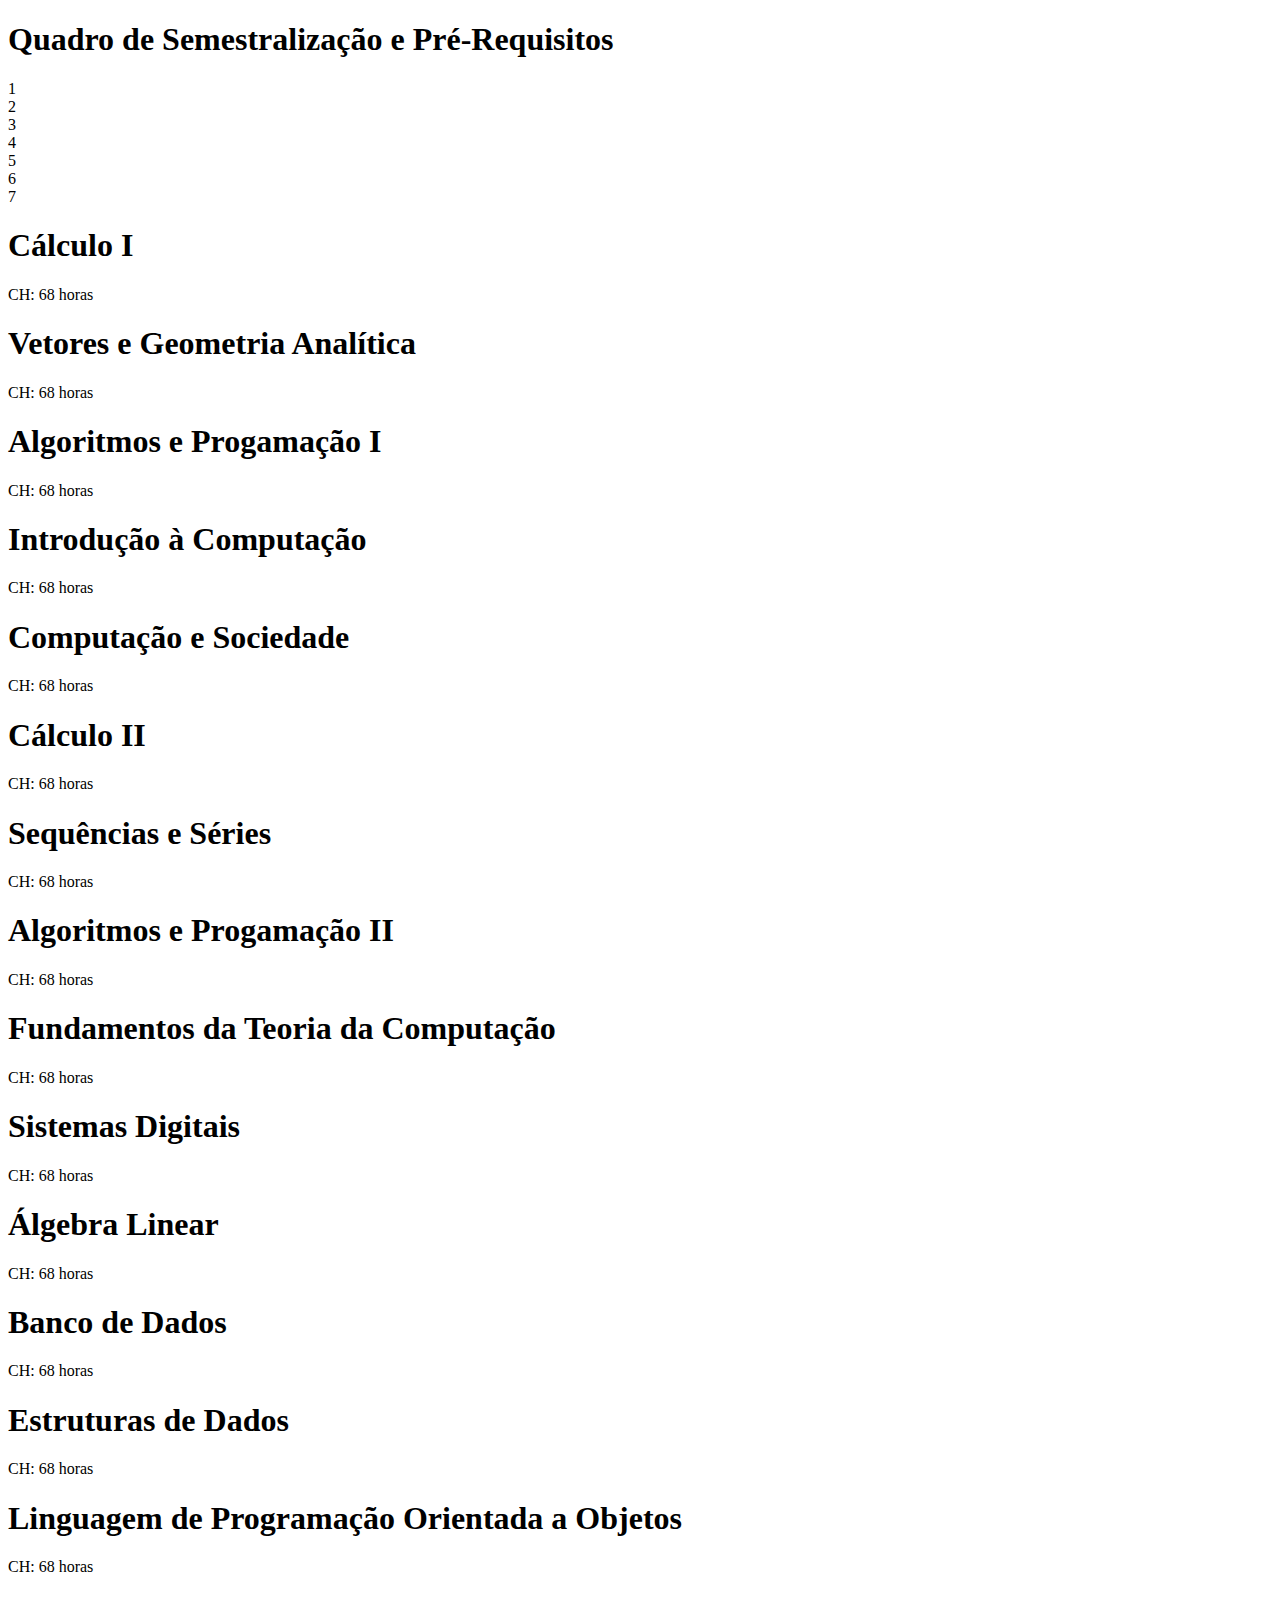
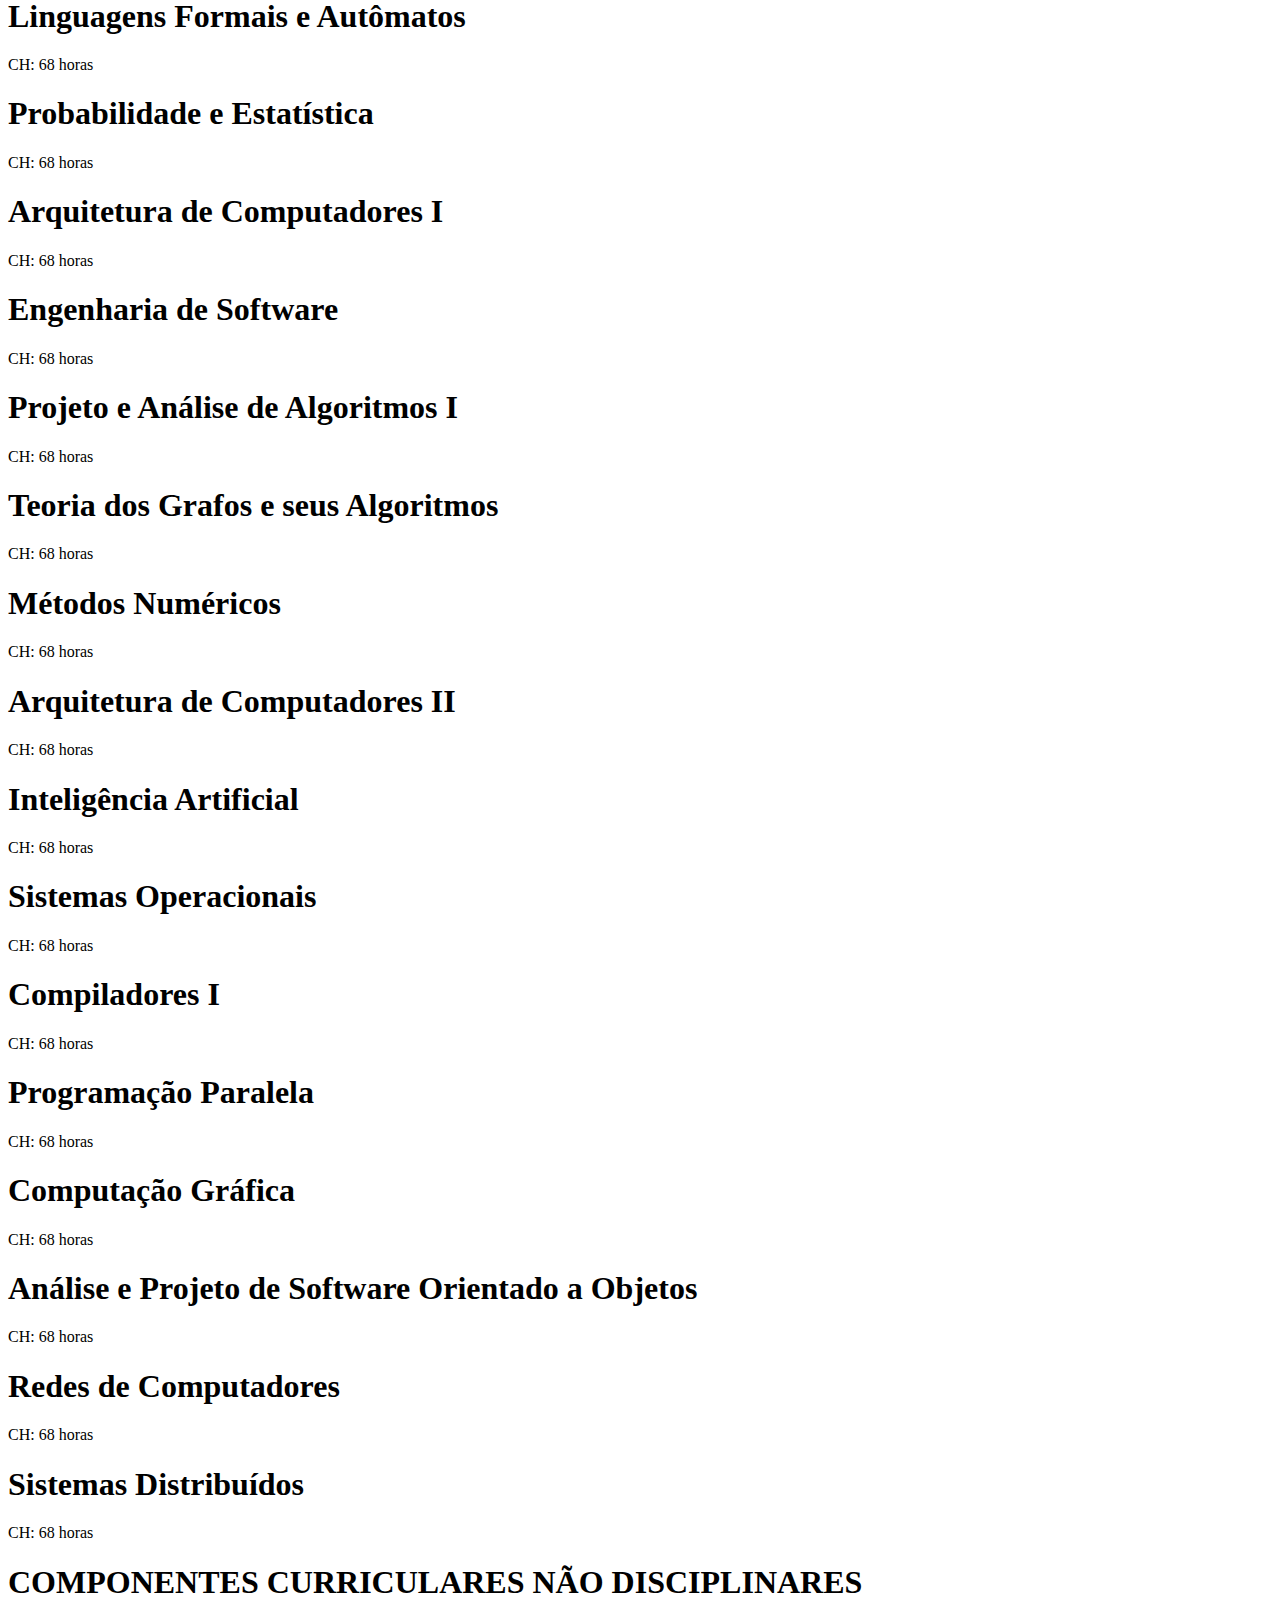
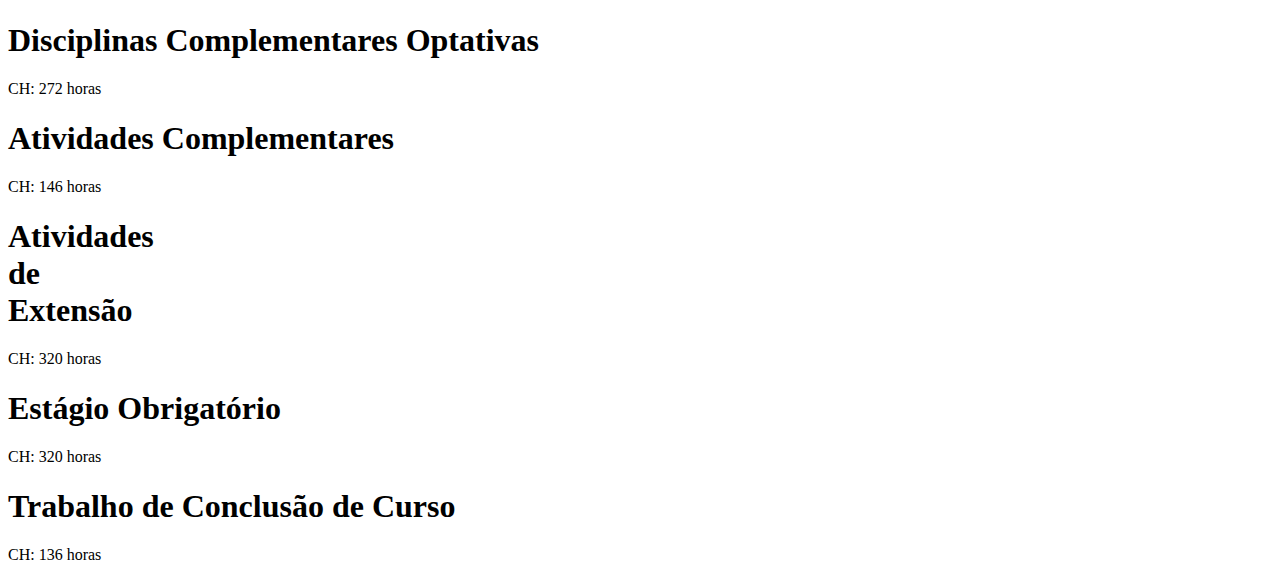
==== index.html @ 4ec1a6d3 "Rename PPC.html to index.html" ====
<!DOCTYPE html>
<html>

    <head>
        <meta charset="utf-8">
        <title>PPC</title>
        <meta name="author" content="Arthur B.">
        <meta name="viewport" content="width=device-width,initial-scale=1">
        <link rel="stylesheet" href="PPC.css">
    </head>
    
    <body>

        <header>
            
            <div class="Header_Content"></div>
            <div class="Header_Content"><h1 class="Titulo">Quadro de Semestralização e Pré-Requisitos</h1></div>
            <div class="Header_Content"id="Options">
                <div></div>
                <div></div>
            </div>
            
        </header>

        <div class="Line"></div>

        <div id="Quadro">

            <div id="Splits">
                <div class="Split">1</div>
                <div class="Split">2</div>
                <div class="Split">3</div>
                <div class="Split">4</div>
                <div class="Split">5</div>
                <div class="Split">6</div>
                <div class="Split">7</div>
            </div>

            <div id="Semestres">

                <div id="Semestre_1" class="Semestre">
                    <div class="Disciplina">
                        <h1>Cálculo I</h1>
                        <p>CH: 68 horas</p>
                    </div>
                    <div class="Disciplina">
                        <h1>Vetores e Geometria Analítica</h1>
                        <p>CH: 68 horas</p>
                    </div>
                    <div class="Disciplina">
                        <h1>Algoritmos e Progamação I</h1>
                        <p>CH: 68 horas</p>
                    </div>
                    <div class="Disciplina">
                        <h1>Introdução à Computação</h1>
                        <p>CH: 68 horas</p>
                    </div>
                    <div class="Disciplina">
                        <h1>Computação e Sociedade</h1>
                        <p>CH: 68 horas</p>
                    </div>
                </div>

                <div id="Semestre_2" class="Semestre">
                    <div class="Disciplina">
                        <h1>Cálculo II</h1>
                        <p>CH: 68 horas</p>
                    </div>
                    <div class="Disciplina">
                        <h1>Sequências e Séries</h1>
                        <p>CH: 68 horas</p>
                    </div>
                    <div class="Disciplina">
                        <h1>Algoritmos e Progamação II</h1>
                        <p>CH: 68 horas</p>
                    </div>
                    <div class="Disciplina">
                        <h1>Fundamentos da Teoria da Computação</h1>
                        <p>CH: 68 horas</p>
                    </div>
                    <div class="Disciplina">
                        <h1>Sistemas Digitais</h1>
                        <p>CH: 68 horas</p>
                    </div>
                </div>

                <div id="Semestre_3" class="Semestre">
                    <div class="Disciplina">
                        <h1>Álgebra Linear</h1>
                        <p>CH: 68 horas</p>
                    </div>
                    <div class="Disciplina">
                        <h1>Banco de Dados</h1>
                        <p>CH: 68 horas</p>
                    </div>
                    <div class="Disciplina">
                        <h1>Estruturas de Dados</h1>
                        <p>CH: 68 horas</p>
                    </div>
                    <div class="Disciplina">
                        <h1>Linguagem de Programação Orientada a Objetos</h1>
                        <p>CH: 68 horas</p>
                    </div>
                    <div class="Disciplina">
                        <h1>Linguagens Formais e Autômatos</h1>
                        <p>CH: 68 horas</p>
                    </div>
                </div>

                <div id="Semestre_4" class="Semestre">
                    <div class="Disciplina">
                        <h1>Probabilidade e Estatística</h1>
                        <p>CH: 68 horas</p>
                    </div>
                    <div class="Disciplina">
                        <h1>Arquitetura de Computadores I</h1>
                        <p>CH: 68 horas</p>
                    </div>
                    <div class="Disciplina">
                        <h1>Engenharia de Software</h1>
                        <p>CH: 68 horas</p>
                    </div>
                    <div class="Disciplina">
                        <h1>Projeto e Análise de Algoritmos I</h1>
                        <p>CH: 68 horas</p>
                    </div>
                    <div class="Disciplina">
                        <h1>Teoria dos Grafos e seus Algoritmos</h1>
                        <p>CH: 68 horas</p>
                    </div>
                </div>

                <div id="Semestre_5" class="Semestre">
                    <div class="Disciplina">
                        <h1>Métodos Numéricos</h1>
                        <p>CH: 68 horas</p>
                    </div>
                    <div class="Disciplina">
                        <h1>Arquitetura de Computadores II</h1>
                        <p>CH: 68 horas</p>
                    </div>
                    <div class="Disciplina">
                        <h1>Inteligência Artificial</h1>
                        <p>CH: 68 horas</p>
                    </div>
                    <div class="Disciplina">
                        <h1>Sistemas Operacionais</h1>
                        <p>CH: 68 horas</p>
                    </div>
                    <div class="Disciplina">
                        <h1>Compiladores I</h1>
                        <p>CH: 68 horas</p>
                    </div>
                </div>

                <div id="Semestre_6" class="Semestre">
                    <div class="Disciplina">
                        <h1>Programação Paralela</h1>
                        <p>CH: 68 horas</p>
                    </div>
                    <div class="Disciplina">
                        <h1>Computação Gráfica</h1>
                        <p>CH: 68 horas</p>
                    </div>
                    <div class="Disciplina">
                        <h1>Análise e Projeto de Software Orientado a Objetos</h1>
                        <p>CH: 68 horas</p>
                    </div>
                    <div class="Disciplina">
                        <h1>Redes de Computadores</h1>
                        <p>CH: 68 horas</p>
                    </div>
                </div>

                <div id="Semestre_7" class="Semestre">
                    <div class="Disciplina">
                        <h1>Sistemas Distribuídos</h1>
                        <p>CH: 68 horas</p>
                    </div>
                </div>

            </div>
        
        </div>   
    
        <div id="Componentes">
            <div>
                <h1 class="Titulo">COMPONENTES CURRICULARES NÃO DISCIPLINARES</h1>
            </div>
            <div class="Line"></div>
            <div id="Disciplinares">
                <div class="CCD">
                    <h1>Disciplinas Complementares Optativas</h1>
                    <p>CH: 272 horas</p>
                </div>
                <div class="CCD">
                    <h1>Atividades Complementares</h1>
                    <p>CH: 146 horas</p>
                </div>
                <div class="CCD">
                    <h1>Atividades<br>de<br>Extensão</h1>
                    <p>CH: 320 horas</p>
                </div>
                <div class="CCD">
                    <h1>Estágio Obrigatório</h1>
                    <p>CH: 320 horas</p>
                </div>
                <div class="CCD">
                    <h1>Trabalho de Conclusão de Curso</h1>
                    <p>CH: 136 horas</p>
                </div>
            </div>
        </div>
    
        <footer></footer>
        <script>   
            var batata = "batata";
            console.log(batata);
        </script>

    </body>
 </html>
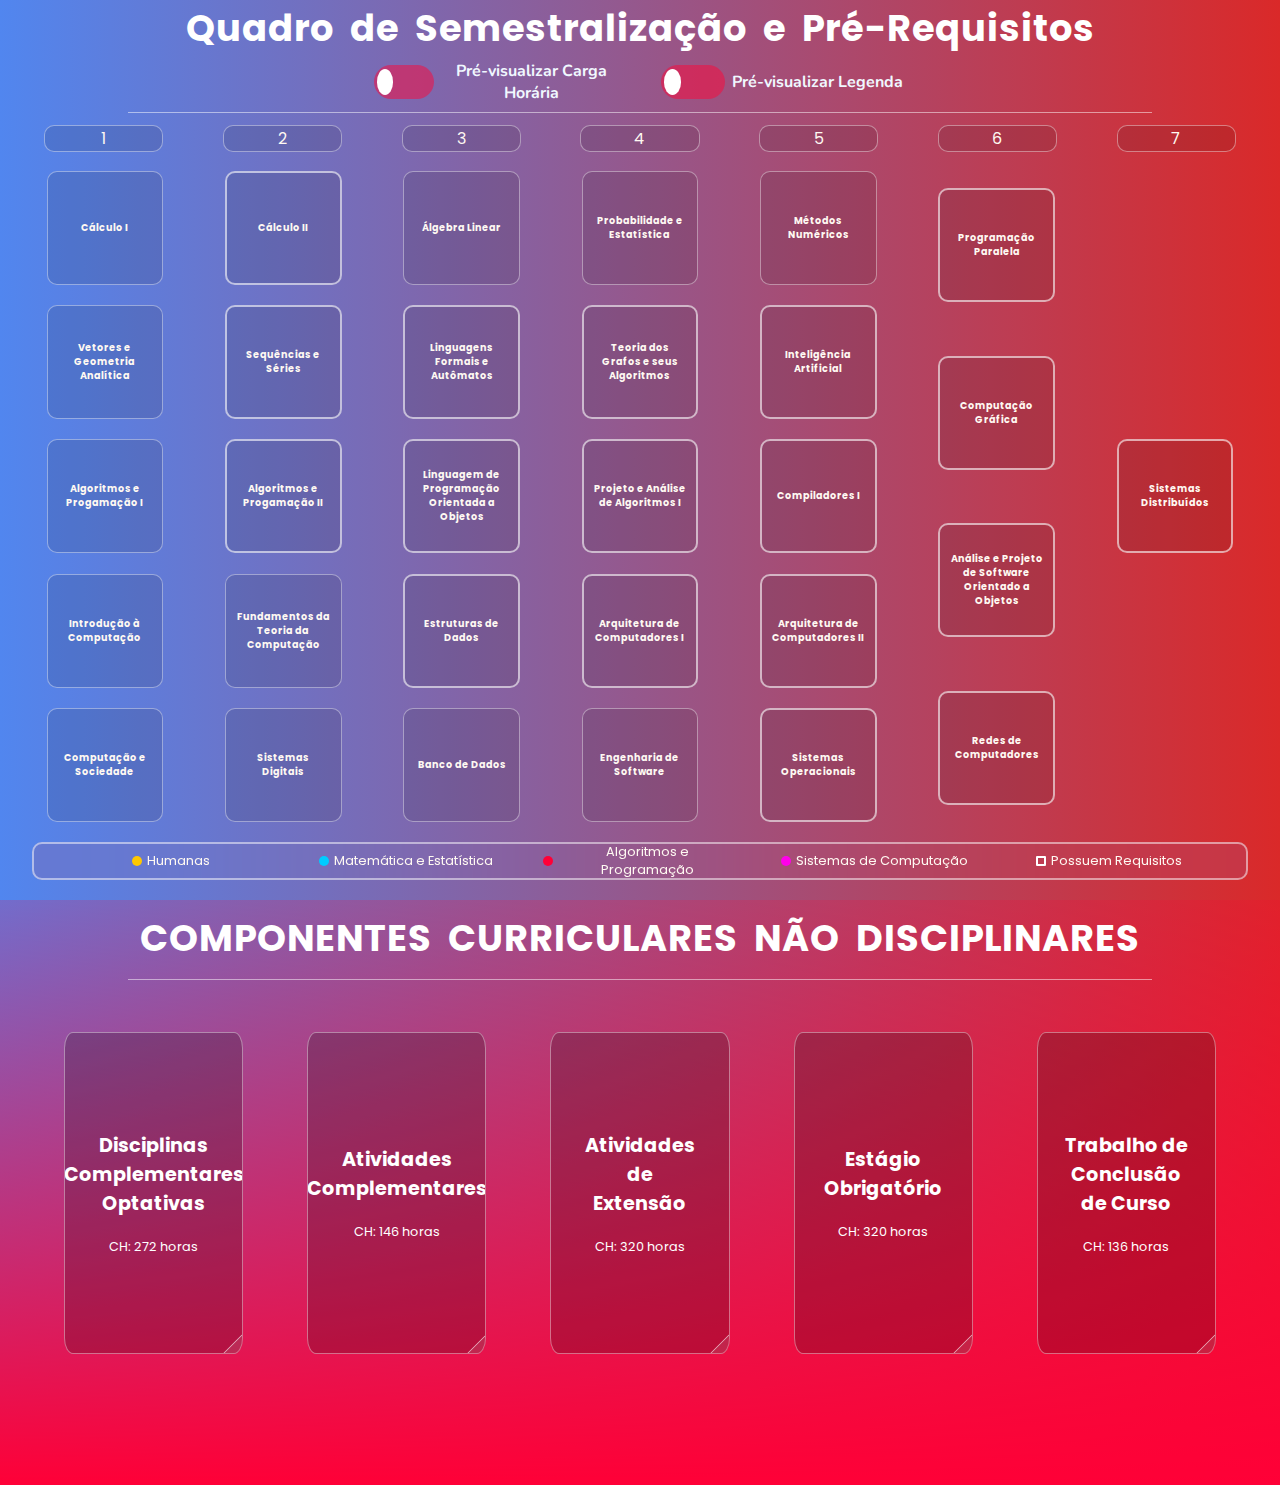
==== commit 5e0a3584: "Update index.html" ====
--- a/index.html
+++ b/index.html
@@ -13,11 +13,18 @@
 
         <header>
             
-            <div class="Header_Content"></div>
             <div class="Header_Content"><h1 class="Titulo">Quadro de Semestralização e Pré-Requisitos</h1></div>
             <div class="Header_Content"id="Options">
-                <div></div>
-                <div></div>
+                <label>
+                    <input type="checkbox" name="bt" id="CH_preview">
+                    <span></span>
+                    <h1>Pré-visualizar Carga Horária</h1>
+                </label>
+                <label>
+                    <input type="checkbox" name="bt" id="SUB_preview">
+                    <span></span>
+                    <h1>Pré-visualizar Legenda</h1>
+                </label>
             </div>
             
         </header>
@@ -41,144 +48,197 @@
                 <div id="Semestre_1" class="Semestre">
                     <div class="Disciplina">
                         <h1>Cálculo I</h1>
-                        <p>CH: 68 horas</p>
+                        <p class="CH">CH: 68 horas</p>
+                        <div class="Espace"><div class="Matematica"></div></div>
                     </div>
                     <div class="Disciplina">
                         <h1>Vetores e Geometria Analítica</h1>
-                        <p>CH: 68 horas</p>
+                        <p class="CH">CH: 68 horas</p>
+                        <div class="Espace"><div class="Matematica"></div></div>
                     </div>
                     <div class="Disciplina">
                         <h1>Algoritmos e Progamação I</h1>
-                        <p>CH: 68 horas</p>
+                        <p class="CH">CH: 102 horas</p>
+                        <div class="Espace"><div class="Programacao"></div></div>
                     </div>
                     <div class="Disciplina">
                         <h1>Introdução à Computação</h1>
-                        <p>CH: 68 horas</p>
+                        <p class="CH">CH: 34 horas</p>
+                        <div class="Espace"><div class="Programacao"></div></div>
                     </div>
                     <div class="Disciplina">
                         <h1>Computação e Sociedade</h1>
-                        <p>CH: 68 horas</p>
+                        <p class="CH">CH: 34 horas</p>
+                        <div class="Espace"><div class="Humanas"></div></div>
                     </div>
                 </div>
 
                 <div id="Semestre_2" class="Semestre">
-                    <div class="Disciplina">
+                    <div class="Disciplina Requisita">
                         <h1>Cálculo II</h1>
-                        <p>CH: 68 horas</p>
-                    </div>
-                    <div class="Disciplina">
+                        <p class="CH">CH: 68 horas</p>
+                        <div class="Espace"><div class="Matematica"></div></div>
+                    </div>
+                    <div class="Disciplina Requisita">
                         <h1>Sequências e Séries</h1>
-                        <p>CH: 68 horas</p>
-                    </div>
-                    <div class="Disciplina">
+                        <p class="CH">CH: 34 horas</p>
+                        <div class="Espace"><div class="Matematica"></div></div>
+                    </div>
+                    <div class="Disciplina Requisita">
                         <h1>Algoritmos e Progamação II</h1>
-                        <p>CH: 68 horas</p>
+                        <p class="CH">CH: 102 horas</p>
+                        <div class="Espace"><div class="Programacao"></div></div>
                     </div>
                     <div class="Disciplina">
                         <h1>Fundamentos da Teoria da Computação</h1>
-                        <p>CH: 68 horas</p>
+                        <p class="CH">CH: 68 horas</p>
+                        <div class="Espace"><div class="Programacao"></div></div>
                     </div>
                     <div class="Disciplina">
                         <h1>Sistemas Digitais</h1>
-                        <p>CH: 68 horas</p>
+                        <p class="CH">CH: 68 horas</p>
+                        <div class="Espace"><div class="Sistemas"></div></div>
                     </div>
                 </div>
 
                 <div id="Semestre_3" class="Semestre">
                     <div class="Disciplina">
                         <h1>Álgebra Linear</h1>
-                        <p>CH: 68 horas</p>
+                        <p class="CH">CH: 68 horas</p>
+                        <div class="Espace"><div class="Matematica"></div></div>
+                    </div>
+                    <div class="Disciplina Requisita">
+                        <h1>Linguagens Formais e Autômatos</h1>
+                        <p class="CH">CH: 68 horas</p>
+                        <div class="Espace"><div class="Programacao"></div></div>
+                    </div>
+                    <div class="Disciplina Requisita">
+                        <h1>Linguagem de Programação Orientada a Objetos</h1>
+                        <p class="CH">CH: 68 horas</p>
+                        <div class="Espace"><div class="Programacao"></div></div>
+                    </div>
+                    <div class="Disciplina Requisita">
+                        <h1>Estruturas de Dados</h1>
+                        <p class="CH">CH: 68 horas</p>
+                        <div class="Espace"><div class="Sistemas"></div></div>
                     </div>
                     <div class="Disciplina">
                         <h1>Banco de Dados</h1>
-                        <p>CH: 68 horas</p>
-                    </div>
-                    <div class="Disciplina">
-                        <h1>Estruturas de Dados</h1>
-                        <p>CH: 68 horas</p>
-                    </div>
-                    <div class="Disciplina">
-                        <h1>Linguagem de Programação Orientada a Objetos</h1>
-                        <p>CH: 68 horas</p>
-                    </div>
-                    <div class="Disciplina">
-                        <h1>Linguagens Formais e Autômatos</h1>
-                        <p>CH: 68 horas</p>
+                        <p class="CH">CH: 68 horas</p>
+                        <div class="Espace"><div class="Sistemas"></div></div>
                     </div>
                 </div>
 
                 <div id="Semestre_4" class="Semestre">
                     <div class="Disciplina">
                         <h1>Probabilidade e Estatística</h1>
-                        <p>CH: 68 horas</p>
-                    </div>
-                    <div class="Disciplina">
+                        <p class="CH">CH: 68 horas</p>
+                        <div class="Espace"><div class="Matematica"></div></div>
+                    </div>
+                    <div class="Disciplina Requisita">
+                        <h1>Teoria dos Grafos e seus Algoritmos</h1>
+                        <p class="CH">CH: 68 horas</p>
+                        <div class="Espace"><div class="Programacao"></div></div>
+                    </div>
+                    <div class="Disciplina Requisita">
+                        <h1>Projeto e Análise de Algoritmos I</h1>
+                        <p class="CH">CH: 68 horas</p>
+                        <div class="Espace"><div class="Programacao"></div></div>
+                    </div>
+                    <div class="Disciplina Requisita">
                         <h1>Arquitetura de Computadores I</h1>
-                        <p>CH: 68 horas</p>
+                        <p class="CH">CH: 68 horas</p>
+                        <div class="Espace"><div class="Sistemas"></div></div>
                     </div>
                     <div class="Disciplina">
                         <h1>Engenharia de Software</h1>
-                        <p>CH: 68 horas</p>
-                    </div>
-                    <div class="Disciplina">
-                        <h1>Projeto e Análise de Algoritmos I</h1>
-                        <p>CH: 68 horas</p>
-                    </div>
-                    <div class="Disciplina">
-                        <h1>Teoria dos Grafos e seus Algoritmos</h1>
-                        <p>CH: 68 horas</p>
+                        <p class="CH">CH: 68 horas</p>
+                        <div class="Espace"><div class="Sistemas"></div></div>
                     </div>
                 </div>
 
                 <div id="Semestre_5" class="Semestre">
                     <div class="Disciplina">
                         <h1>Métodos Numéricos</h1>
-                        <p>CH: 68 horas</p>
-                    </div>
-                    <div class="Disciplina">
+                        <p class="CH">CH: 68 horas</p>
+                        <div class="Espace"><div class="Matematica"></div></div>
+                    </div>
+                    <div class="Disciplina Requisita">
+                        <h1>Inteligência Artificial</h1>
+                        <p class="CH">CH: 68 horas</p>
+                        <div class="Espace"><div class="Programacao"></div></div>
+                    </div>
+                    <div class="Disciplina Requisita">
+                        <h1>Compiladores I</h1>
+                        <p class="CH">CH: 68 horas</p>
+                        <div class="Espace"><div class="Sistemas"></div></div>
+                    </div>
+                    <div class="Disciplina Requisita">
                         <h1>Arquitetura de Computadores II</h1>
-                        <p>CH: 68 horas</p>
-                    </div>
-                    <div class="Disciplina">
-                        <h1>Inteligência Artificial</h1>
-                        <p>CH: 68 horas</p>
-                    </div>
-                    <div class="Disciplina">
+                        <p class="CH">CH: 68 horas</p>
+                        <div class="Espace"><div class="Sistemas"></div></div>
+                    </div>
+                    <div class="Disciplina Requisita">
                         <h1>Sistemas Operacionais</h1>
-                        <p>CH: 68 horas</p>
-                    </div>
-                    <div class="Disciplina">
-                        <h1>Compiladores I</h1>
-                        <p>CH: 68 horas</p>
+                        <p class="CH">CH: 68 horas</p>
+                        <div class="Espace"><div class="Sistemas"></div></div>
                     </div>
                 </div>
 
                 <div id="Semestre_6" class="Semestre">
-                    <div class="Disciplina">
+                    <div class="Disciplina Requisita">
                         <h1>Programação Paralela</h1>
-                        <p>CH: 68 horas</p>
-                    </div>
-                    <div class="Disciplina">
+                        <p class="CH">CH: 68 horas</p>
+                        <div class="Espace"><div class="Programacao"></div></div>
+                    </div>
+                    <div class="Disciplina Requisita">
                         <h1>Computação Gráfica</h1>
-                        <p>CH: 68 horas</p>
-                    </div>
-                    <div class="Disciplina">
+                        <p class="CH">CH: 68 horas</p>
+                        <div class="Espace"><div class="Programacao"></div></div>
+                    </div>
+                    <div class="Disciplina Requisita">
                         <h1>Análise e Projeto de Software Orientado a Objetos</h1>
-                        <p>CH: 68 horas</p>
-                    </div>
-                    <div class="Disciplina">
+                        <p class="CH">CH: 68 horas</p>
+                        <div class="Espace"><div class="Sistemas"></div></div>
+                    </div>
+                    <div class="Disciplina Requisita">
                         <h1>Redes de Computadores</h1>
-                        <p>CH: 68 horas</p>
+                        <p class="CH">CH: 68 horas</p>
+                        <div class="Espace"><div class="Sistemas"></div></div>
                     </div>
                 </div>
 
                 <div id="Semestre_7" class="Semestre">
-                    <div class="Disciplina">
+                    <div class="Disciplina Requisita">
                         <h1>Sistemas Distribuídos</h1>
-                        <p>CH: 68 horas</p>
-                    </div>
-                </div>
-
+                        <p class="CH">CH: 68 horas</p>
+                        <div class="Espace"><div class="Sistemas"></div></div>
+                    </div>
+                </div>
+
+            </div>
+
+            <div id="Legenda">
+                <div class="Card">
+                    <div class="Dot Hum"></div>
+                    <p>Humanas</p>
+                </div>
+                <div class="Card">
+                    <div class="Dot Mat"></div>
+                    <p>Matemática e Estatística</p>
+                </div>
+                <div class="Card">
+                    <div class="Dot Prog"></div>
+                    <p>Algoritmos e Programação</p>
+                </div>
+                <div class="Card">
+                    <div class="Dot Sys"></div>
+                    <p>Sistemas de Computação</p>
+                </div>
+                <div class="Card">
+                    <div class="Dot Req"></div>
+                    <p>Possuem Requisitos</p>
+                </div>
             </div>
         
         </div>   
@@ -192,31 +252,45 @@
                 <div class="CCD">
                     <h1>Disciplinas Complementares Optativas</h1>
                     <p>CH: 272 horas</p>
+                    <button class="BT_CCD">Sobre</button>
                 </div>
                 <div class="CCD">
                     <h1>Atividades Complementares</h1>
                     <p>CH: 146 horas</p>
+                    <button class="BT_CCD">Sobre</button>
                 </div>
                 <div class="CCD">
                     <h1>Atividades<br>de<br>Extensão</h1>
                     <p>CH: 320 horas</p>
+                    <button class="BT_CCD">Sobre</button>
                 </div>
                 <div class="CCD">
                     <h1>Estágio Obrigatório</h1>
                     <p>CH: 320 horas</p>
+                    <button class="BT_CCD">Sobre</button>
                 </div>
                 <div class="CCD">
                     <h1>Trabalho de Conclusão de Curso</h1>
                     <p>CH: 136 horas</p>
+                    <button class="BT_CCD">Sobre</button>
                 </div>
             </div>
         </div>
-    
-        <footer></footer>
-        <script>   
-            var batata = "batata";
-            console.log(batata);
-        </script>
+
+        <dialog id="Info_Disciplina">
+            <div></div>
+            <div></div>
+            <div></div>
+            <div></div>
+        </dialog>
+
+        <dialog id="Info_CCD">
+            <div><h1>Titulo</h1></div>
+            <div>Info do Componente Currícular não Disciplinar</div>
+            <button>Fechar</button>
+        </dialog>
+
+        <script src="PPC.js"></script>
 
     </body>
  </html>
--- a/PPC.css
+++ b/PPC.css
@@ -0,0 +1,504 @@
+@import url('https://fonts.googleapis.com/css2?family=Nunito:wght@300&family=Poppins:wght@400;600&display=swap');
+
+*{
+    text-align: center;
+    margin: 0px;
+    padding: 0px;
+    box-sizing: border-box;
+}
+
+body{
+    background: linear-gradient(90deg, rgb(81, 134, 239), rgb(218, 41, 41));
+    height: 100vh;
+    overflow-x: hidden;
+    font-family: 'Poppins', sans-serif;
+    user-select: text;
+    -webkit-user-select: none;
+}
+
+header{
+    display: flex;
+    flex-direction: column;
+    justify-content:space-between;
+    height: 11vh;
+    width: 100%;
+    color: aliceblue;
+}
+
+.Header_Content{
+    display: flex;
+    flex-direction: column;
+    justify-content: center;
+}
+
+.Titulo{
+    color: rgb(255, 255, 255);
+    font-size: 2.3em;
+    word-spacing: 7px;
+    letter-spacing: 1px;
+    outline: none;
+    user-select: text;
+    -webkit-user-select: none;
+    top: 50%;
+    bottom: 50%;
+}
+
+/*   Botões de Opções   */
+
+#Options{
+    display: flex;
+    flex-direction: row;
+    align-items:center;
+    justify-content:center;
+    height: 34%;
+}
+
+label{
+    position: relative;
+    display: flex;
+    flex-direction: row;
+    justify-content:space-around;
+    align-items: center;
+    width: 20%;
+    height: 100%;
+    margin: 0px 10px;
+}
+
+label input{
+    position: relative;
+    display: flex;
+    appearance: none;
+    -webkit-appearance: none;
+}
+
+label span{
+    position: relative;
+    width: 25%;
+    height: 100%;
+}
+
+label input ~ span:before{
+    content: '';
+    position: absolute;
+    width: 100%;
+    height: 100%;
+    left: 0;
+    border-radius: 20px;
+    background:rgba(255, 5, 55, 0.5);
+    transition: .5s;
+}
+
+label input:checked ~ span:before{
+    content: '';
+    background: #00ccff;
+    transition: .5s;
+}
+
+label span::after{
+    content: '';
+    position: absolute;
+    margin: auto 0;
+    left: 5%;
+    top: 12%;
+    width: 27%;
+    height: 75%;
+    background: #fff;
+    border-radius: 50%;
+    transition: .5s;
+}
+
+label input:checked ~ span::after{
+    left: 68%;
+    transition: .5s;
+}
+
+label h1{
+    font-family: 'Nunito', sans-serif;
+    font-size: 1em;
+}
+
+.Line{
+    content: '';
+    display: flex;
+    height: 0.5px;
+    width: 80%;
+    justify-content: center;
+    background-color: rgba(255, 255, 255, 0.5);
+    margin: 1% auto;
+}
+
+/*   Quadro de Semestralização   */
+
+#Quadro{
+    color: rgb(255, 249, 242);
+    height: 85%;
+    width: 95%;
+    margin: 0px auto;
+    display: flex;
+    flex-direction: column;
+    justify-content: center;
+    align-items: center;
+}
+
+/*   Linha de Semestres   */
+
+#Splits{
+    display: flex;
+    flex-direction: row;
+    justify-content:space-between;
+    width: 98%;
+}
+
+.Split{
+    display: flex;
+    flex-direction: row;
+    justify-content: center;
+    align-items: center;
+    background-color: rgba(0, 0, 0, 0.1);
+    border: 1px solid rgba(255, 255, 255, 0.4);
+    border-radius: 10px;
+    height: 3vh;
+    width: 10%;
+}
+
+/*   Disciplinas por Semestre   */
+
+#Semestres{
+    display: flex;
+    margin-top: 1vh;
+    justify-content:space-between;
+    width: 100%;
+    height: 90%;
+}
+
+.Semestre{
+    position: relative;
+    display: flex;
+    flex-direction: column;
+    align-items: center;
+    justify-content:space-around;
+    width: 12%;
+}
+
+.Disciplina{
+    position: relative;
+    background-color: rgba(0, 0, 0, 0.1);
+    border: 1px solid rgba(255, 255, 255, 0.4);
+    border-radius: 10px;
+    height: 17%;
+    width: 80%;
+    padding: 0px;
+    display: flex;
+    flex-direction: column;
+    justify-content:space-around;
+    font-size: 50%;
+    transition: .5s;
+    overflow: hidden;
+}
+
+.Disciplina::before{
+    content: '';
+    position:absolute;
+    top: 0;
+    left: 50%;
+    width: 30px;
+    height: 100%;
+    transform: skewX(45deg) translateX(150px);
+    transition: .5s;
+}
+
+.Disciplina:hover{
+    height: 20%;
+    width: 100%;
+    font-size: 63%;
+    background-color: rgba(255,255, 255, 0.1);
+}
+
+.Disciplina:hover::before{
+    animation: shine 0.5s;
+    background-color: rgba(255, 255, 255, 0.5);
+    transform: skewX(45deg) translateX(-800%);
+}
+
+@keyframes shine{
+    0%{
+        background-color: rgba(255, 255, 255, 0.5);
+        transform: skewX(45deg) translateX(300%);
+    }100%{
+        background-color: rgba(255, 255, 255, 0.5);
+        transform: skewX(45deg) translateX(-800%);
+    }
+}
+
+.Disciplina:hover .Semestre{
+    justify-content:space-evenly;
+}
+
+.Disciplina h1{
+    font-size: 1.2em;
+    padding: 0px 10px;
+}
+
+.CH{
+    display: none;
+    font-family: 'Nunito', sans-serif;
+}
+
+.Requisita{
+    border: 2px solid rgba(255, 255, 255, 0.6);
+}
+
+/*   Cores por Tipo de Disciplina   */
+
+#Legenda{
+    height: 5%;
+}
+
+@keyframes Load {
+    0%{transform: translateX(-150%);}
+    100%{transform: translateX(150%);}
+}
+
+.Espace{
+    position: relative;
+    display: none;
+    height: 5px;
+    width: 80%;
+    justify-content: center;
+    background-color: rgba(0, 0, 0, 0.3);
+    border-radius: 50px;
+    margin: 2% auto 0px auto;
+    overflow: hidden;
+}
+
+.Matematica{
+    content: '';
+    position: absolute;
+    width: 50%;
+    height: 5px;
+    background: #00ccff;
+    animation: Load 3s linear infinite;
+}
+
+.Humanas{
+    content: '';
+    position: absolute;
+    width: 50%;
+    height: 5px;
+    background: #ffc800;
+    animation: Load 3s linear infinite;
+}
+
+.Sistemas{
+    content: '';
+    position: absolute;
+    width: 50%;
+    height: 5px;
+    background: #ff00ea;
+    animation: Load 3s linear infinite;
+}
+
+.Programacao{
+    content: '';
+    position: absolute;
+    width: 50%;
+    height: 5px;
+    background: #ff0037;
+    animation: Load 3s linear infinite;
+}
+
+/*   Legenda   */
+
+#Legenda{
+    position: relative;
+    display: flex;
+    flex-direction: row;
+    justify-content: space-evenly;
+    width: 100%;
+    margin: 10px 0;
+    font-size: 0.8em;
+    border: 2px solid rgba(255, 255, 255, 0.5);
+    border-radius: 10px;
+    backdrop-filter: blur(200px);
+}
+
+.Card{
+    position: relative;
+    display: flex;
+    flex-direction: row;
+    justify-content:center;
+    align-items: center;
+    width: 16%;
+    height: 100%;
+    border-radius: 8px;
+}
+
+.Card p{
+    display: flex;
+}
+
+.Dot{
+    position: relative;
+    display: flex;
+    height: 10px;
+    width: 10px;
+    border-radius: 50%;
+    margin-right: 5px;
+}
+
+.Hum{
+    background: #ffc800;
+}
+
+.Mat{
+    background:#00ccff;
+}
+
+.Prog{
+    background:#ff0037;
+}
+
+.Sys{
+    background:#ff00ea;
+}
+
+.Req{
+    border-radius: 1px;
+    border: 2px solid rgba(255, 255, 255, 1);
+}
+
+/*   Componentes Curriculares Não Disciplinares   */
+
+#Componentes{
+    height: 65%;
+    background: linear-gradient(#ff003731, #ff0037);
+    margin-top: 10px;
+    padding-top: 10px;
+}
+
+#Disciplinares{
+    position: relative;
+    display: flex;
+    flex-direction: row;
+    justify-content:space-evenly;
+    align-items:center;
+    height: 70%;
+}
+
+#Disciplinares div h1{
+    font-size: 1.2em;
+    padding: 10px;
+}
+
+#Disciplinares div p{
+    font-size: 0.8em;
+    padding: 10px;
+}
+
+.CCD{
+    position: relative;
+    color: #fff;
+    border-radius: 5%;
+    display: flex;
+    flex-direction: column;
+    justify-content:center;
+    align-items:center;
+    height: 80%;
+    width: 14%;
+    background-color:rgb(0, 0, 0, 0.2);
+    border: 1px solid rgba(255, 255, 255, 0.4);
+    transition: 0.5s;
+    overflow: hidden;
+    padding: 10px;
+}
+
+.CCD:hover{
+    height: 100%;
+    width: 16%;
+    font-size: 1.1em;
+    padding: 0 1%;
+    background-color:rgb(255, 255, 255, 0.1);
+}
+
+.CCD::before{
+    content: '';
+    position:absolute;
+    top: 0;
+    left: 95%;
+    width: 30px;
+    height: 100%;
+    background-color: rgba(255, 255, 255, 0.1);
+    transform: skewX(-45deg) translateX(150px);
+    border-top: 1px solid rgba(255, 255, 255, 0.7);
+    border-left: 1px solid rgba(255, 255, 255, 0.7);
+    transition: .5s;
+}
+
+.CCD:hover::before{
+    background-color: rgba(255, 255, 255, 0.5);
+    transform: skewX(-45deg) translateX(-450px);
+}
+
+.CCD button{
+    display: none;
+    margin-top: 10%;
+    width: 50%;
+    height: 15%;
+    background: rgba(255, 255, 255, 0.1);
+    border: 1px solid rgba(255, 255, 255, 0.7);
+    border-radius: 10px;
+    font-family: 'Poppins', sans-serif;
+    color: #ffffff;
+    transition: .5s;
+}
+
+.CCD:hover button{
+    display:initial;
+}
+
+.CCD:hover button:hover{
+    width: 60%;
+    height: 20%;
+    transition: .5s;
+}
+
+#Info_CCD{
+    display: hidden;
+    margin: auto;
+    width: 70%;
+    height: 50vh;
+    background: rgba(255, 255, 255, 0.8);
+    border: none;
+    border-radius: 30px;
+    flex-direction: column;
+    align-items: center;
+    justify-content: space-around;
+    color: rgb(0, 0, 0);
+    font-family: 'Nunito', sans-serif;
+    font-size: 2em;
+    padding: 10px;
+    box-shadow: 0 0 1em rgba(0, 0, 0, 0.3);
+}
+
+#Info_CCD::backdrop{
+    background: rgba(0, 0, 0, 0.5);
+    backdrop-filter: blur(2px);
+}
+
+#Info_CCD button{
+    margin-top: 10%;
+    width: 15%;
+    height: 10%;
+    background: rgba(255, 255, 255, 0.1);
+    border: 1px solid rgba(138, 138, 138, 0.7);
+    border-radius: 10px;
+    font-family: 'Poppins', sans-serif;
+    color: #ffffff;
+    transition: .5s;
+}
+
+#Info_CCD button:hover{
+    width: 17%;
+    height: 12%;
+    transition: .5s;
+}
